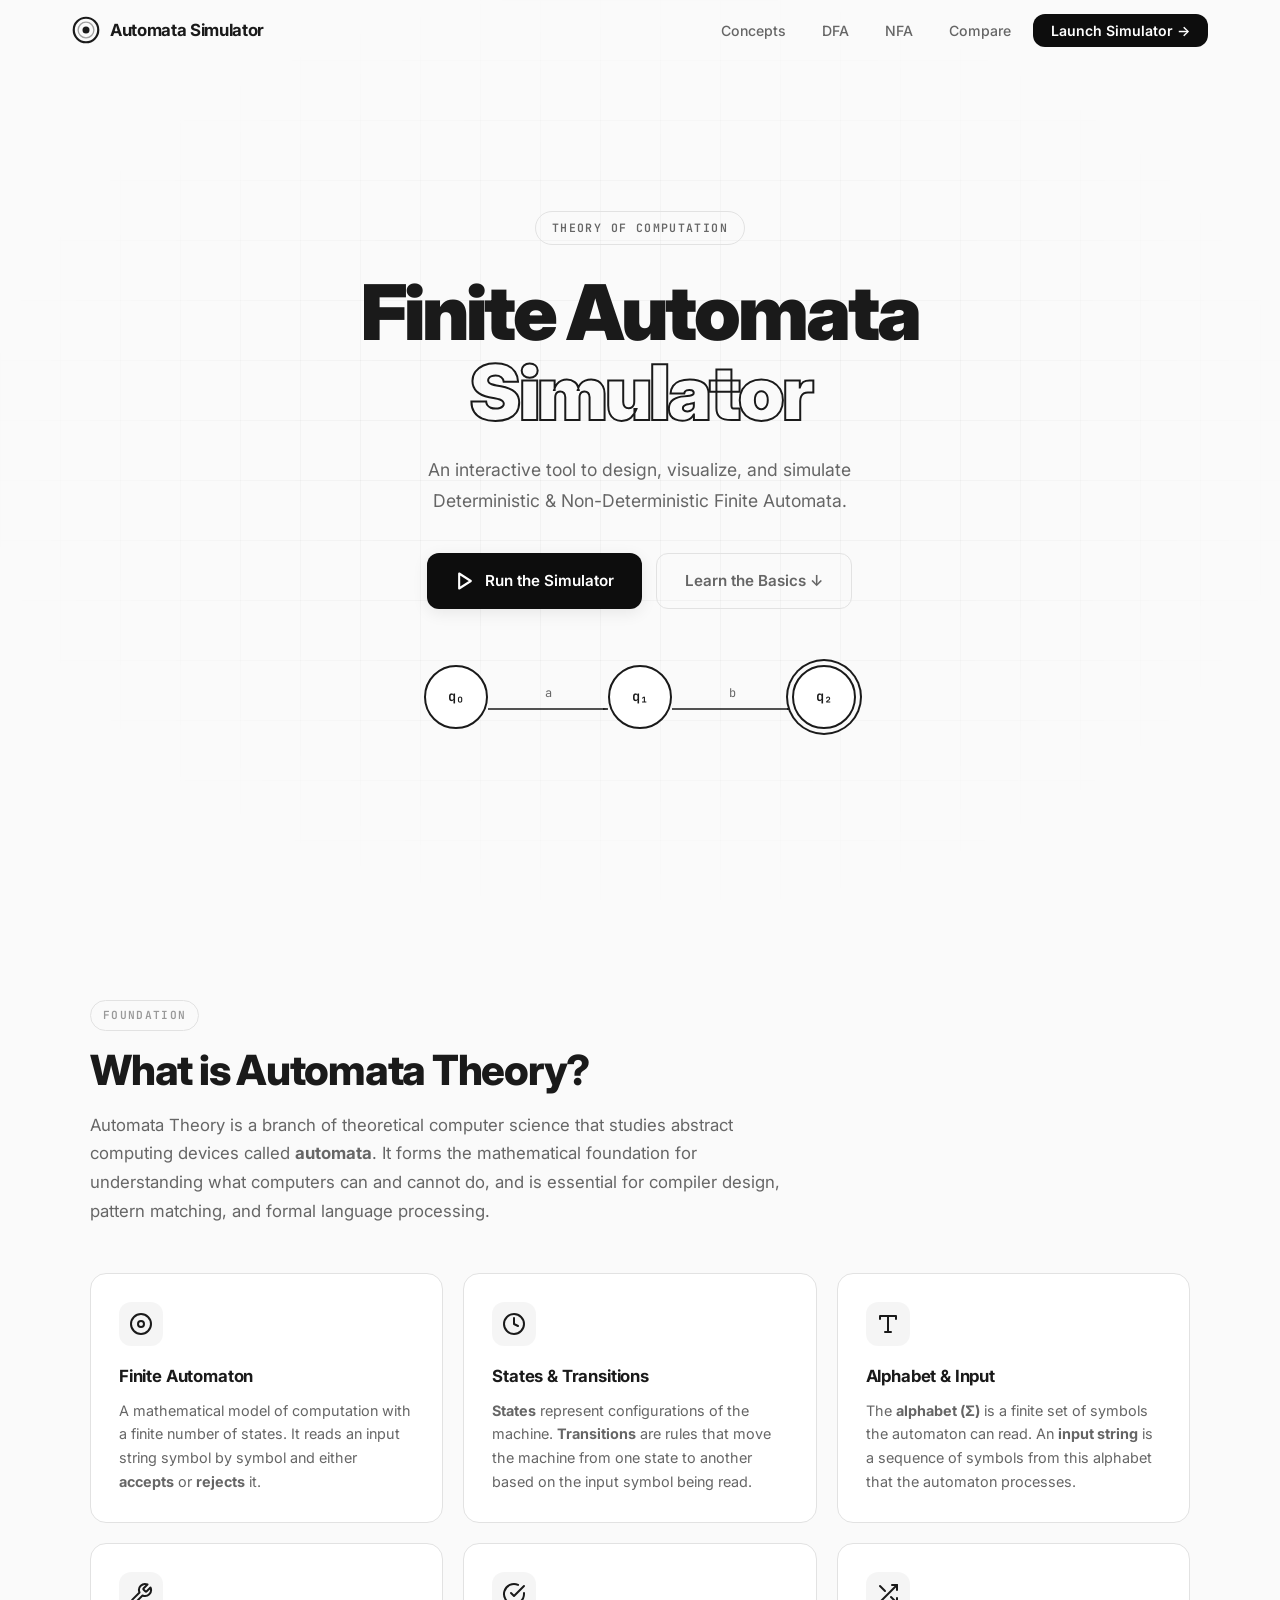
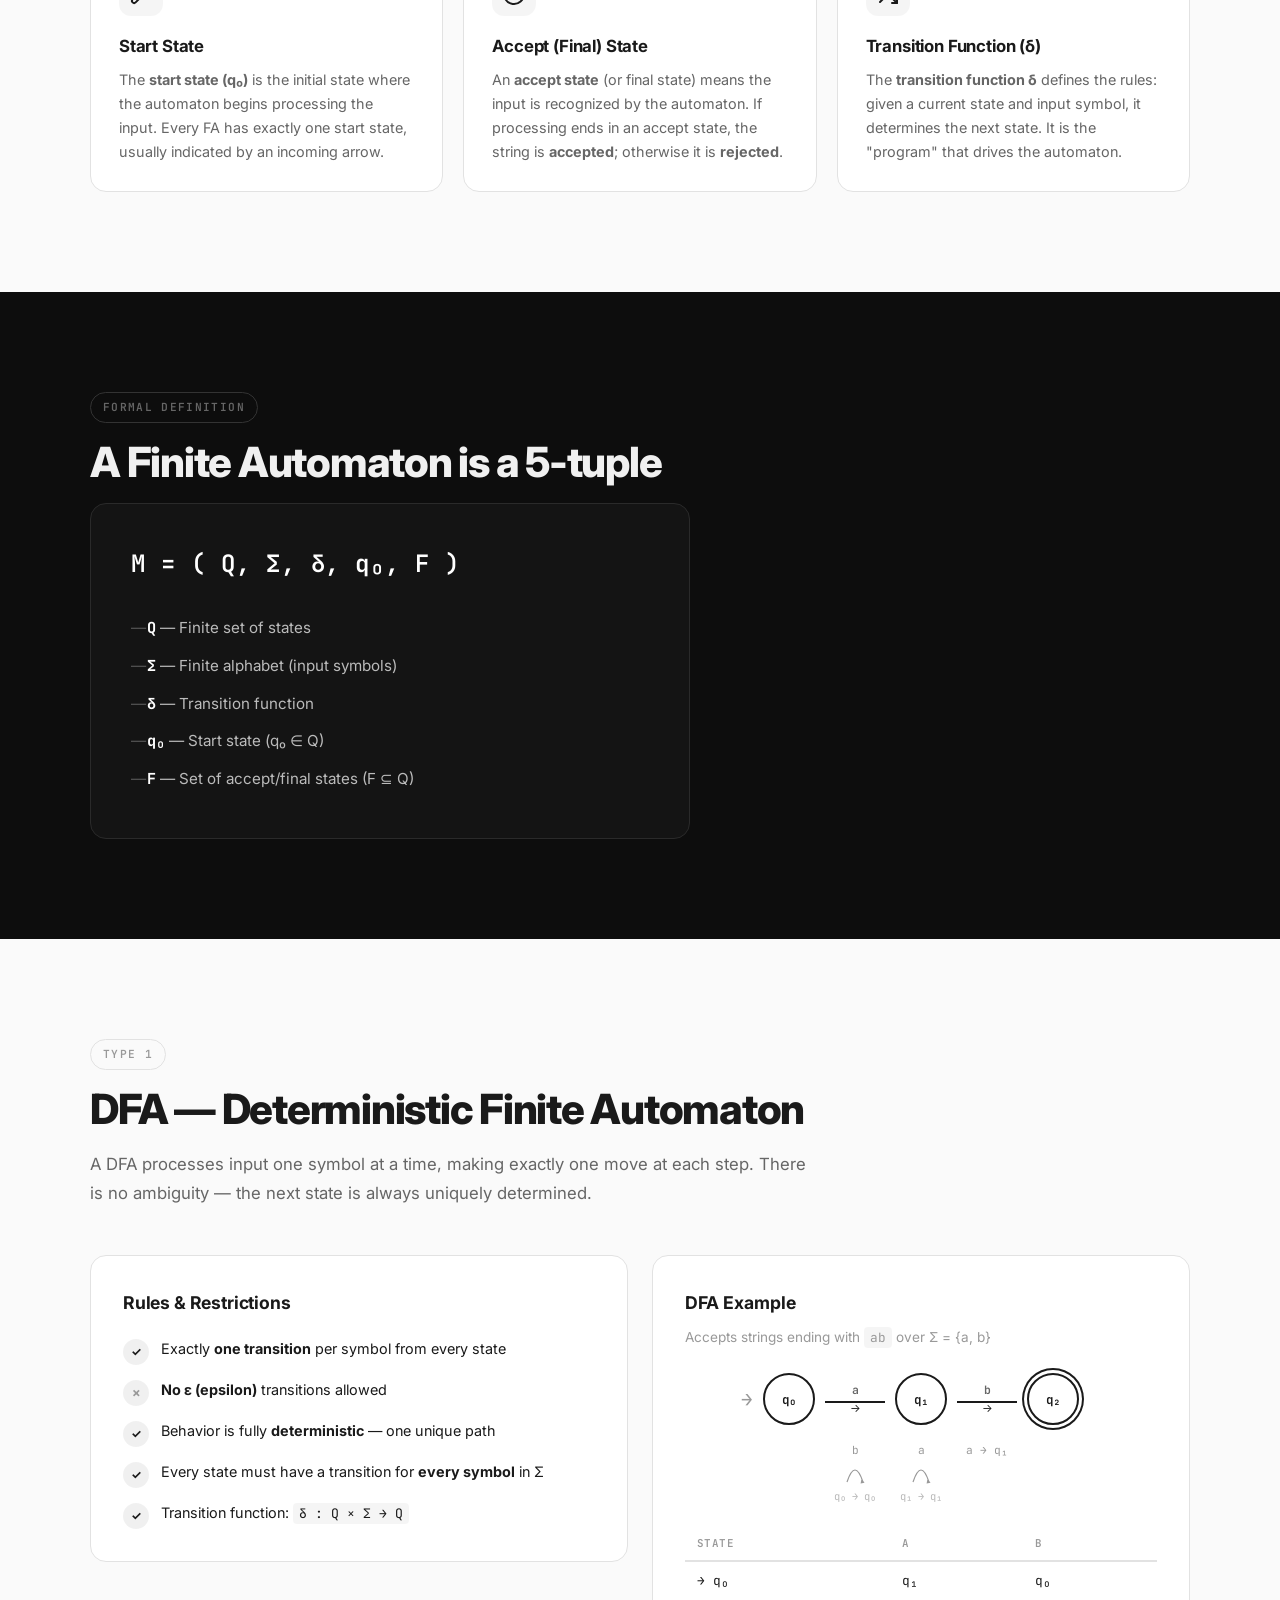
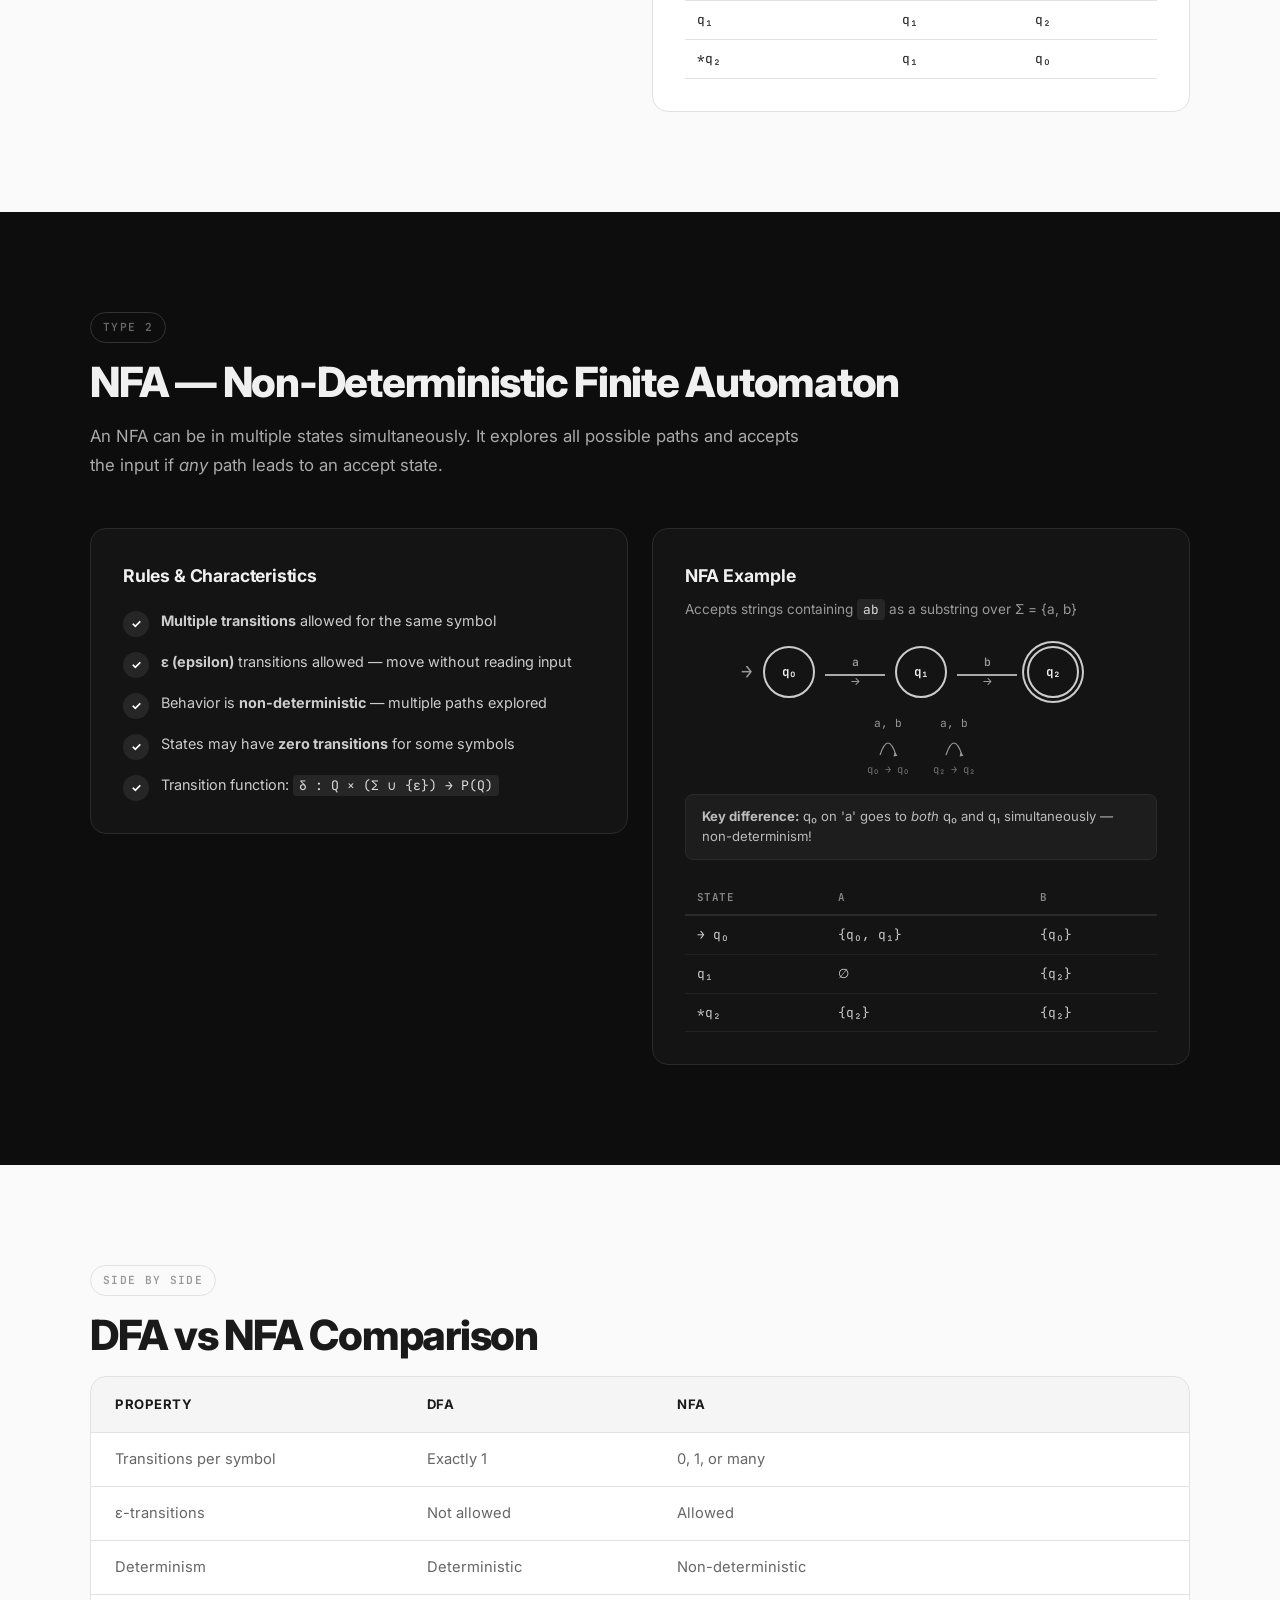
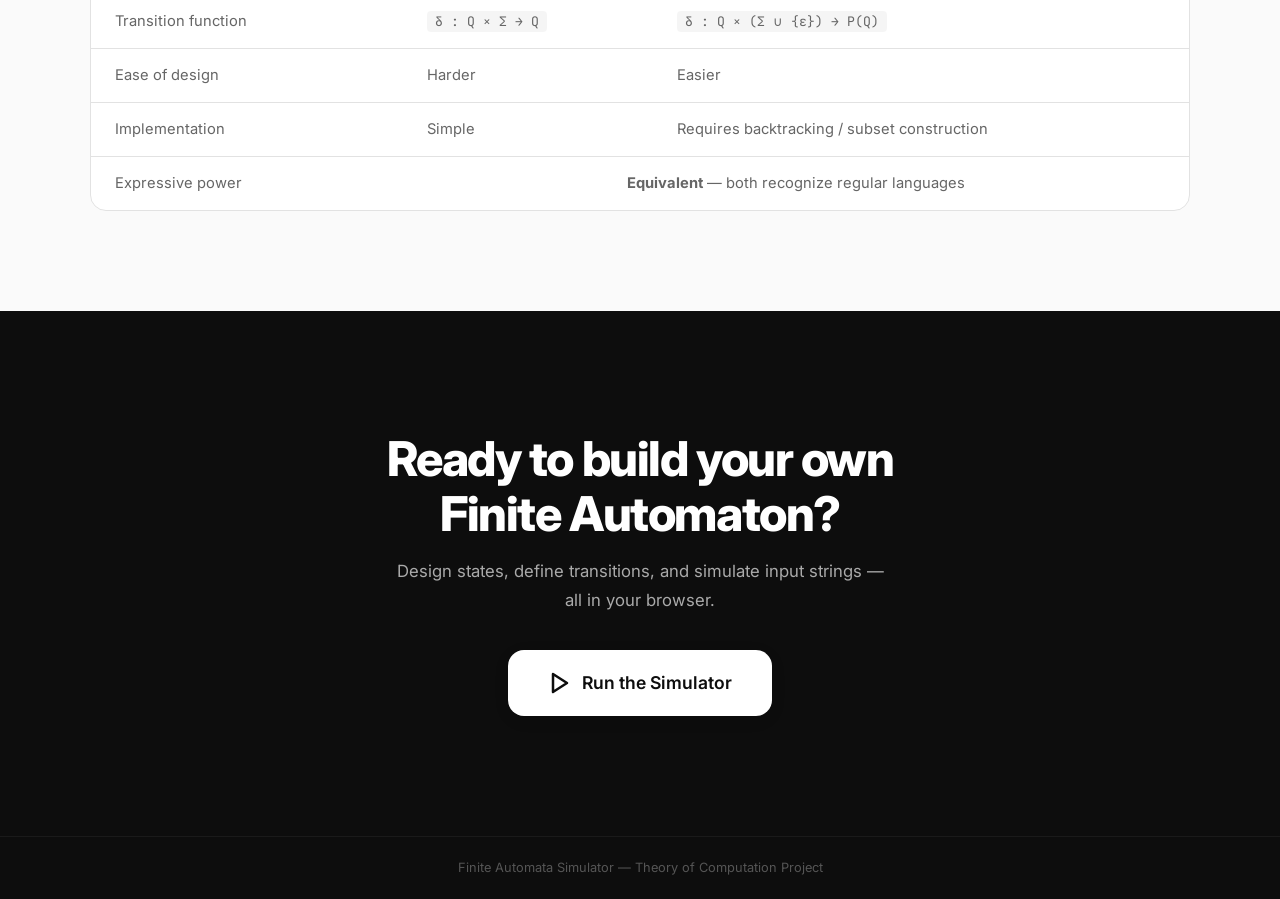
==== index.html @ 5211a1fc "first commit" ====
<!DOCTYPE html>
<html lang="en">
<head>
  <meta charset="UTF-8">
  <meta name="viewport" content="width=device-width, initial-scale=1.0">
  <title>Finite Automata Simulator — Learn &amp; Explore</title>
  <meta name="description" content="An interactive educational guide to Finite Automata Theory. Learn about DFA, NFA, states, transitions, and run the simulator.">

  <link rel="preconnect" href="https://fonts.googleapis.com">
  <link rel="preconnect" href="https://fonts.gstatic.com" crossorigin>
  <link href="https://fonts.googleapis.com/css2?family=Inter:wght@400;500;600;700;800;900&family=JetBrains+Mono:wght@400;500;600&display=swap" rel="stylesheet">

  <link rel="stylesheet" href="landing.css">
</head>
<body>

  <!-- ========== NAVBAR ========== -->
  <nav class="navbar" id="navbar">
    <div class="nav-inner">
      <a href="#" class="nav-logo">
        <svg width="28" height="28" viewBox="0 0 32 32" fill="none">
          <circle cx="16" cy="16" r="14" stroke="currentColor" stroke-width="2.5"/>
          <circle cx="16" cy="16" r="9" stroke="currentColor" stroke-width="1.5" opacity="0.4"/>
          <circle cx="16" cy="16" r="4" fill="currentColor"/>
        </svg>
        <span>Automata Simulator</span>
      </a>
      <ul class="nav-links">
        <li><a href="#concepts">Concepts</a></li>
        <li><a href="#dfa">DFA</a></li>
        <li><a href="#nfa">NFA</a></li>
        <li><a href="#comparison">Compare</a></li>
        <li><a href="simulator.html" class="nav-cta">Launch Simulator →</a></li>
      </ul>
    </div>
  </nav>

  <!-- ========== HERO ========== -->
  <header class="hero" id="hero">
    <div class="hero-bg-grid"></div>
    <div class="hero-content">
      <span class="hero-badge">Theory of Computation</span>
      <h1>Finite Automata<br><span class="hero-accent">Simulator</span></h1>
      <p class="hero-subtitle">An interactive tool to design, visualize, and simulate<br>Deterministic &amp; Non-Deterministic Finite Automata.</p>
      <div class="hero-actions">
        <a href="simulator.html" class="btn btn-primary btn-lg">
          <svg width="20" height="20" viewBox="0 0 24 24" fill="none" stroke="currentColor" stroke-width="2.5" stroke-linecap="round" stroke-linejoin="round"><polygon points="5 3 19 12 5 21 5 3"/></svg>
          Run the Simulator
        </a>
        <a href="#concepts" class="btn btn-ghost btn-lg">Learn the Basics ↓</a>
      </div>
    </div>
    <div class="hero-illustration">
      <div class="hero-node n1">q₀</div>
      <div class="hero-edge e1">
        <span>a</span>
        <svg viewBox="0 0 120 2"><line x1="0" y1="1" x2="120" y2="1" stroke="currentColor" stroke-width="1.5"/><polygon points="115,0 120,1 115,2" fill="currentColor"/></svg>
      </div>
      <div class="hero-node n2">q₁</div>
      <div class="hero-edge e2">
        <span>b</span>
        <svg viewBox="0 0 120 2"><line x1="0" y1="1" x2="120" y2="1" stroke="currentColor" stroke-width="1.5"/><polygon points="115,0 120,1 115,2" fill="currentColor"/></svg>
      </div>
      <div class="hero-node n3 accept">q₂</div>
    </div>
  </header>

  <!-- ========== WHAT IS AUTOMATA THEORY ========== -->
  <section class="section" id="concepts">
    <div class="section-inner">
      <span class="section-label">Foundation</span>
      <h2 class="section-title">What is Automata Theory?</h2>
      <p class="section-desc">Automata Theory is a branch of theoretical computer science that studies abstract computing devices called <strong>automata</strong>. It forms the mathematical foundation for understanding what computers can and cannot do, and is essential for compiler design, pattern matching, and formal language processing.</p>

      <div class="info-grid">
        <!-- Card 1 -->
        <div class="info-card">
          <div class="info-icon">
            <svg width="24" height="24" viewBox="0 0 24 24" fill="none" stroke="currentColor" stroke-width="2" stroke-linecap="round" stroke-linejoin="round"><circle cx="12" cy="12" r="10"/><circle cx="12" cy="12" r="3"/></svg>
          </div>
          <h3>Finite Automaton</h3>
          <p>A mathematical model of computation with a finite number of states. It reads an input string symbol by symbol and either <strong>accepts</strong> or <strong>rejects</strong> it.</p>
        </div>
        <!-- Card 2 -->
        <div class="info-card">
          <div class="info-icon">
            <svg width="24" height="24" viewBox="0 0 24 24" fill="none" stroke="currentColor" stroke-width="2" stroke-linecap="round" stroke-linejoin="round"><circle cx="12" cy="12" r="10"/><polyline points="12 6 12 12 16 14"/></svg>
          </div>
          <h3>States &amp; Transitions</h3>
          <p><strong>States</strong> represent configurations of the machine. <strong>Transitions</strong> are rules that move the machine from one state to another based on the input symbol being read.</p>
        </div>
        <!-- Card 3 -->
        <div class="info-card">
          <div class="info-icon">
            <svg width="24" height="24" viewBox="0 0 24 24" fill="none" stroke="currentColor" stroke-width="2" stroke-linecap="round" stroke-linejoin="round"><polyline points="4 7 4 4 20 4 20 7"/><line x1="9" y1="20" x2="15" y2="20"/><line x1="12" y1="4" x2="12" y2="20"/></svg>
          </div>
          <h3>Alphabet &amp; Input</h3>
          <p>The <strong>alphabet (Σ)</strong> is a finite set of symbols the automaton can read. An <strong>input string</strong> is a sequence of symbols from this alphabet that the automaton processes.</p>
        </div>
        <!-- Card 4 -->
        <div class="info-card">
          <div class="info-icon">
            <svg width="24" height="24" viewBox="0 0 24 24" fill="none" stroke="currentColor" stroke-width="2" stroke-linecap="round" stroke-linejoin="round"><path d="M14.7 6.3a1 1 0 0 0 0 1.4l1.6 1.6a1 1 0 0 0 1.4 0l3.77-3.77a6 6 0 0 1-7.94 7.94l-6.91 6.91a2.12 2.12 0 0 1-3-3l6.91-6.91a6 6 0 0 1 7.94-7.94l-3.76 3.76z"/></svg>
          </div>
          <h3>Start State</h3>
          <p>The <strong>start state (q₀)</strong> is the initial state where the automaton begins processing the input. Every FA has exactly one start state, usually indicated by an incoming arrow.</p>
        </div>
        <!-- Card 5 -->
        <div class="info-card">
          <div class="info-icon">
            <svg width="24" height="24" viewBox="0 0 24 24" fill="none" stroke="currentColor" stroke-width="2" stroke-linecap="round" stroke-linejoin="round"><path d="M22 11.08V12a10 10 0 1 1-5.93-9.14"/><polyline points="22 4 12 14.01 9 11.01"/></svg>
          </div>
          <h3>Accept (Final) State</h3>
          <p>An <strong>accept state</strong> (or final state) means the input is recognized by the automaton. If processing ends in an accept state, the string is <strong>accepted</strong>; otherwise it is <strong>rejected</strong>.</p>
        </div>
        <!-- Card 6 -->
        <div class="info-card">
          <div class="info-icon">
            <svg width="24" height="24" viewBox="0 0 24 24" fill="none" stroke="currentColor" stroke-width="2" stroke-linecap="round" stroke-linejoin="round"><polyline points="16 3 21 3 21 8"/><line x1="4" y1="20" x2="21" y2="3"/><polyline points="21 16 21 21 16 21"/><line x1="15" y1="15" x2="21" y2="21"/><line x1="4" y1="4" x2="9" y2="9"/></svg>
          </div>
          <h3>Transition Function (δ)</h3>
          <p>The <strong>transition function δ</strong> defines the rules: given a current state and input symbol, it determines the next state. It is the "program" that drives the automaton.</p>
        </div>
      </div>
    </div>
  </section>

  <!-- ========== FORMAL DEFINITION ========== -->
  <section class="section section-dark">
    <div class="section-inner">
      <span class="section-label">Formal Definition</span>
      <h2 class="section-title">A Finite Automaton is a 5-tuple</h2>
      <div class="formal-block">
        <code>M = ( Q, Σ, δ, q₀, F )</code>
        <ul>
          <li><strong>Q</strong> — Finite set of states</li>
          <li><strong>Σ</strong> — Finite alphabet (input symbols)</li>
          <li><strong>δ</strong> — Transition function</li>
          <li><strong>q₀</strong> — Start state (q₀ ∈ Q)</li>
          <li><strong>F</strong> — Set of accept/final states (F ⊆ Q)</li>
        </ul>
      </div>
    </div>
  </section>

  <!-- ========== DFA SECTION ========== -->
  <section class="section" id="dfa">
    <div class="section-inner">
      <span class="section-label">Type 1</span>
      <h2 class="section-title">DFA — Deterministic Finite Automaton</h2>
      <p class="section-desc">A DFA processes input one symbol at a time, making exactly one move at each step. There is no ambiguity — the next state is always uniquely determined.</p>

      <div class="two-col">
        <div class="rules-card">
          <h3>Rules &amp; Restrictions</h3>
          <ul class="rules-list">
            <li>
              <span class="rule-icon rule-yes">✓</span>
              <span>Exactly <strong>one transition</strong> per symbol from every state</span>
            </li>
            <li>
              <span class="rule-icon rule-no">✗</span>
              <span><strong>No ε (epsilon)</strong> transitions allowed</span>
            </li>
            <li>
              <span class="rule-icon rule-yes">✓</span>
              <span>Behavior is fully <strong>deterministic</strong> — one unique path</span>
            </li>
            <li>
              <span class="rule-icon rule-yes">✓</span>
              <span>Every state must have a transition for <strong>every symbol</strong> in Σ</span>
            </li>
            <li>
              <span class="rule-icon rule-yes">✓</span>
              <span>Transition function: <code>δ : Q × Σ → Q</code></span>
            </li>
          </ul>
        </div>
        <div class="diagram-card">
          <h3>DFA Example</h3>
          <p class="diagram-caption">Accepts strings ending with <code>ab</code> over Σ = {a, b}</p>
          <div class="diagram-visual">
            <div class="dg-row">
              <div class="dg-state dg-start">
                <span class="dg-arrow-in">→</span>
                q₀
              </div>
              <div class="dg-trans">
                <span class="dg-label">a</span>
                <div class="dg-line"></div>
                <span class="dg-arrow">→</span>
              </div>
              <div class="dg-state">q₁</div>
              <div class="dg-trans">
                <span class="dg-label">b</span>
                <div class="dg-line"></div>
                <span class="dg-arrow">→</span>
              </div>
              <div class="dg-state dg-accept">q₂</div>
            </div>
            <div class="dg-self-loops">
              <div class="dg-self">
                <span>b</span>
                <svg viewBox="0 0 40 30"><path d="M10,25 Q20,-5 30,25" fill="none" stroke="currentColor" stroke-width="1.5"/><polygon points="28,22 32,26 27,27" fill="currentColor"/></svg>
                <span class="dg-self-target">q₀ → q₀</span>
              </div>
              <div class="dg-self">
                <span>a</span>
                <svg viewBox="0 0 40 30"><path d="M10,25 Q20,-5 30,25" fill="none" stroke="currentColor" stroke-width="1.5"/><polygon points="28,22 32,26 27,27" fill="currentColor"/></svg>
                <span class="dg-self-target">q₁ → q₁</span>
              </div>
              <div class="dg-self">
                <span>a → q₁</span>
              </div>
            </div>
            <div class="dg-table">
              <table>
                <thead>
                  <tr><th>State</th><th>a</th><th>b</th></tr>
                </thead>
                <tbody>
                  <tr><td>→ q₀</td><td>q₁</td><td>q₀</td></tr>
                  <tr><td>q₁</td><td>q₁</td><td>q₂</td></tr>
                  <tr><td>*q₂</td><td>q₁</td><td>q₀</td></tr>
                </tbody>
              </table>
            </div>
          </div>
        </div>
      </div>
    </div>
  </section>

  <!-- ========== NFA SECTION ========== -->
  <section class="section section-dark" id="nfa">
    <div class="section-inner">
      <span class="section-label">Type 2</span>
      <h2 class="section-title">NFA — Non-Deterministic Finite Automaton</h2>
      <p class="section-desc">An NFA can be in multiple states simultaneously. It explores all possible paths and accepts the input if <em>any</em> path leads to an accept state.</p>

      <div class="two-col">
        <div class="rules-card">
          <h3>Rules &amp; Characteristics</h3>
          <ul class="rules-list">
            <li>
              <span class="rule-icon rule-yes">✓</span>
              <span><strong>Multiple transitions</strong> allowed for the same symbol</span>
            </li>
            <li>
              <span class="rule-icon rule-yes">✓</span>
              <span><strong>ε (epsilon)</strong> transitions allowed — move without reading input</span>
            </li>
            <li>
              <span class="rule-icon rule-yes">✓</span>
              <span>Behavior is <strong>non-deterministic</strong> — multiple paths explored</span>
            </li>
            <li>
              <span class="rule-icon rule-yes">✓</span>
              <span>States may have <strong>zero transitions</strong> for some symbols</span>
            </li>
            <li>
              <span class="rule-icon rule-yes">✓</span>
              <span>Transition function: <code>δ : Q × (Σ ∪ {ε}) → P(Q)</code></span>
            </li>
          </ul>
        </div>
        <div class="diagram-card">
          <h3>NFA Example</h3>
          <p class="diagram-caption">Accepts strings containing <code>ab</code> as a substring over Σ = {a, b}</p>
          <div class="diagram-visual">
            <div class="dg-row">
              <div class="dg-state dg-start">
                <span class="dg-arrow-in">→</span>
                q₀
              </div>
              <div class="dg-trans">
                <span class="dg-label">a</span>
                <div class="dg-line"></div>
                <span class="dg-arrow">→</span>
              </div>
              <div class="dg-state">q₁</div>
              <div class="dg-trans">
                <span class="dg-label">b</span>
                <div class="dg-line"></div>
                <span class="dg-arrow">→</span>
              </div>
              <div class="dg-state dg-accept">q₂</div>
            </div>
            <div class="dg-self-loops">
              <div class="dg-self">
                <span>a, b</span>
                <svg viewBox="0 0 40 30"><path d="M10,25 Q20,-5 30,25" fill="none" stroke="currentColor" stroke-width="1.5"/><polygon points="28,22 32,26 27,27" fill="currentColor"/></svg>
                <span class="dg-self-target">q₀ → q₀</span>
              </div>
              <div class="dg-self">
                <span>a, b</span>
                <svg viewBox="0 0 40 30"><path d="M10,25 Q20,-5 30,25" fill="none" stroke="currentColor" stroke-width="1.5"/><polygon points="28,22 32,26 27,27" fill="currentColor"/></svg>
                <span class="dg-self-target">q₂ → q₂</span>
              </div>
            </div>
            <div class="dg-nfa-note">
              <strong>Key difference:</strong> q₀ on 'a' goes to <em>both</em> q₀ and q₁ simultaneously — non-determinism!
            </div>
            <div class="dg-table">
              <table>
                <thead>
                  <tr><th>State</th><th>a</th><th>b</th></tr>
                </thead>
                <tbody>
                  <tr><td>→ q₀</td><td>{q₀, q₁}</td><td>{q₀}</td></tr>
                  <tr><td>q₁</td><td>∅</td><td>{q₂}</td></tr>
                  <tr><td>*q₂</td><td>{q₂}</td><td>{q₂}</td></tr>
                </tbody>
              </table>
            </div>
          </div>
        </div>
      </div>
    </div>
  </section>

  <!-- ========== COMPARISON ========== -->
  <section class="section" id="comparison">
    <div class="section-inner">
      <span class="section-label">Side by Side</span>
      <h2 class="section-title">DFA vs NFA Comparison</h2>

      <div class="comparison-table-wrap">
        <table class="comparison-table">
          <thead>
            <tr>
              <th>Property</th>
              <th>DFA</th>
              <th>NFA</th>
            </tr>
          </thead>
          <tbody>
            <tr>
              <td>Transitions per symbol</td>
              <td>Exactly 1</td>
              <td>0, 1, or many</td>
            </tr>
            <tr>
              <td>ε-transitions</td>
              <td>Not allowed</td>
              <td>Allowed</td>
            </tr>
            <tr>
              <td>Determinism</td>
              <td>Deterministic</td>
              <td>Non-deterministic</td>
            </tr>
            <tr>
              <td>Transition function</td>
              <td><code>δ : Q × Σ → Q</code></td>
              <td><code>δ : Q × (Σ ∪ {ε}) → P(Q)</code></td>
            </tr>
            <tr>
              <td>Ease of design</td>
              <td>Harder</td>
              <td>Easier</td>
            </tr>
            <tr>
              <td>Implementation</td>
              <td>Simple</td>
              <td>Requires backtracking / subset construction</td>
            </tr>
            <tr>
              <td>Expressive power</td>
              <td colspan="2" style="text-align:center;"><strong>Equivalent</strong> — both recognize regular languages</td>
            </tr>
          </tbody>
        </table>
      </div>
    </div>
  </section>

  <!-- ========== CTA ========== -->
  <section class="section section-cta" id="cta">
    <div class="section-inner cta-content">
      <h2>Ready to build your own<br>Finite Automaton?</h2>
      <p>Design states, define transitions, and simulate input strings — all in your browser.</p>
      <a href="simulator.html" class="btn btn-primary btn-xl" id="launchSimulatorBtn">
        <svg width="24" height="24" viewBox="0 0 24 24" fill="none" stroke="currentColor" stroke-width="2.5" stroke-linecap="round" stroke-linejoin="round"><polygon points="5 3 19 12 5 21 5 3"/></svg>
        Run the Simulator
      </a>
    </div>
  </section>

  <!-- ========== FOOTER ========== -->
  <footer class="footer">
    <p>Finite Automata Simulator — Theory of Computation Project</p>
  </footer>

  <!-- ========== Scroll Animations ========== -->
  <script>
    // Navbar background on scroll
    const navbar = document.getElementById('navbar');
    window.addEventListener('scroll', () => {
      navbar.classList.toggle('scrolled', window.scrollY > 50);
    });

    // Smooth scroll for anchor links
    document.querySelectorAll('a[href^="#"]').forEach(anchor => {
      anchor.addEventListener('click', function(e) {
        e.preventDefault();
        const target = document.querySelector(this.getAttribute('href'));
        if (target) {
          target.scrollIntoView({ behavior: 'smooth', block: 'start' });
        }
      });
    });

    // Intersection Observer — reveal sections on scroll
    const observerOptions = { threshold: 0.1, rootMargin: '0px 0px -60px 0px' };
    const observer = new IntersectionObserver((entries) => {
      entries.forEach(entry => {
        if (entry.isIntersecting) {
          entry.target.classList.add('visible');
          observer.unobserve(entry.target);
        }
      });
    }, observerOptions);

    document.querySelectorAll('.info-card, .rules-card, .diagram-card, .formal-block, .comparison-table-wrap, .cta-content').forEach(el => {
      el.classList.add('reveal');
      observer.observe(el);
    });
  </script>

</body>
</html>
---- landing.css ----
/* ============================================
   LANDING PAGE — Monochrome Academic Theme
   ============================================ */

/* === Reset & Variables === */
*,
*::before,
*::after {
  margin: 0;
  padding: 0;
  box-sizing: border-box;
}

:root {
  --bg: #fafafa;
  --bg-dark: #0d0d0d;
  --bg-card: #ffffff;
  --bg-card-dark: #141414;
  --border: #e2e2e2;
  --border-dark: #2a2a2a;

  --text: #1a1a1a;
  --text-secondary: #666;
  --text-muted: #999;
  --text-inverse: #f0f0f0;

  --accent: #000000;
  --accent-soft: #333;
  --accent-bg: rgba(0,0,0,0.04);
  --accent-bg-hover: rgba(0,0,0,0.08);

  --radius-sm: 8px;
  --radius-md: 12px;
  --radius-lg: 16px;
  --radius-xl: 24px;

  --font: 'Inter', -apple-system, BlinkMacSystemFont, sans-serif;
  --font-mono: 'JetBrains Mono', 'Fira Code', monospace;

  --shadow-sm: 0 1px 3px rgba(0,0,0,0.06);
  --shadow-md: 0 4px 16px rgba(0,0,0,0.08);
  --shadow-lg: 0 8px 30px rgba(0,0,0,0.1);
  --shadow-xl: 0 16px 50px rgba(0,0,0,0.12);
}

html {
  scroll-behavior: smooth;
  scroll-padding-top: 80px;
}

body {
  font-family: var(--font);
  background: var(--bg);
  color: var(--text);
  line-height: 1.7;
  -webkit-font-smoothing: antialiased;
  -moz-osx-font-smoothing: grayscale;
}

/* === Navbar === */
.navbar {
  position: fixed;
  top: 0;
  left: 0;
  right: 0;
  z-index: 1000;
  padding: 16px 0;
  transition: all 0.35s ease;
}

.navbar.scrolled {
  background: rgba(255,255,255,0.85);
  backdrop-filter: blur(16px);
  -webkit-backdrop-filter: blur(16px);
  border-bottom: 1px solid var(--border);
  padding: 10px 0;
  box-shadow: var(--shadow-sm);
}

.nav-inner {
  max-width: 1200px;
  margin: 0 auto;
  padding: 0 32px;
  display: flex;
  align-items: center;
  justify-content: space-between;
}

.nav-logo {
  display: flex;
  align-items: center;
  gap: 10px;
  text-decoration: none;
  color: var(--text);
  font-weight: 700;
  font-size: 1.05rem;
  letter-spacing: -0.02em;
}

.nav-links {
  display: flex;
  align-items: center;
  gap: 8px;
  list-style: none;
}

.nav-links a {
  text-decoration: none;
  color: var(--text-secondary);
  font-size: 0.88rem;
  font-weight: 500;
  padding: 8px 14px;
  border-radius: var(--radius-sm);
  transition: all 0.2s;
}

.nav-links a:hover {
  color: var(--text);
  background: var(--accent-bg);
}

.nav-cta {
  background: var(--bg-dark) !important;
  color: white !important;
  font-weight: 600 !important;
  padding: 8px 18px !important;
  border-radius: var(--radius-md) !important;
}

.nav-cta:hover {
  background: var(--accent-soft) !important;
}

/* === Hero === */
.hero {
  position: relative;
  min-height: 100vh;
  display: flex;
  align-items: center;
  justify-content: center;
  flex-direction: column;
  text-align: center;
  padding: 120px 32px 80px;
  overflow: hidden;
}

.hero-bg-grid {
  position: absolute;
  inset: 0;
  background-image:
    linear-gradient(rgba(0,0,0,0.03) 1px, transparent 1px),
    linear-gradient(90deg, rgba(0,0,0,0.03) 1px, transparent 1px);
  background-size: 60px 60px;
  mask-image: radial-gradient(ellipse at center, black 30%, transparent 75%);
  -webkit-mask-image: radial-gradient(ellipse at center, black 30%, transparent 75%);
}

.hero-content {
  position: relative;
  z-index: 2;
}

.hero-badge {
  display: inline-block;
  font-family: var(--font-mono);
  font-size: 0.72rem;
  font-weight: 600;
  letter-spacing: 0.12em;
  text-transform: uppercase;
  padding: 6px 16px;
  border-radius: 100px;
  border: 1px solid var(--border);
  color: var(--text-secondary);
  margin-bottom: 28px;
}

.hero h1 {
  font-size: clamp(2.8rem, 6vw, 5rem);
  font-weight: 900;
  letter-spacing: -0.04em;
  line-height: 1.05;
  color: var(--text);
  margin-bottom: 20px;
}

.hero-accent {
  color: transparent;
  -webkit-text-stroke: 2px var(--text);
}

.hero-subtitle {
  font-size: 1.1rem;
  color: var(--text-secondary);
  margin-bottom: 36px;
  line-height: 1.8;
}

.hero-actions {
  display: flex;
  gap: 14px;
  justify-content: center;
  flex-wrap: wrap;
}

/* Hero illustration */
.hero-illustration {
  position: relative;
  z-index: 2;
  display: flex;
  align-items: center;
  gap: 0;
  margin-top: 56px;
  animation: hero-float 6s ease-in-out infinite;
}

@keyframes hero-float {
  0%, 100% { transform: translateY(0); }
  50% { transform: translateY(-8px); }
}

.hero-node {
  width: 64px;
  height: 64px;
  border-radius: 50%;
  border: 2px solid var(--text);
  display: flex;
  align-items: center;
  justify-content: center;
  font-family: var(--font-mono);
  font-size: 0.85rem;
  font-weight: 600;
  background: var(--bg-card);
  position: relative;
  z-index: 2;
}

.hero-node.accept {
  box-shadow: 0 0 0 4px var(--bg), 0 0 0 6px var(--text);
}

.hero-edge {
  display: flex;
  align-items: center;
  flex-direction: column;
  width: 120px;
  color: var(--text-secondary);
}

.hero-edge span {
  font-family: var(--font-mono);
  font-size: 0.75rem;
  margin-bottom: 4px;
}

.hero-edge svg {
  width: 120px;
  height: 4px;
  color: var(--text);
}

/* === Buttons === */
.btn {
  display: inline-flex;
  align-items: center;
  gap: 10px;
  font-family: var(--font);
  font-weight: 600;
  text-decoration: none;
  border: none;
  cursor: pointer;
  transition: all 0.3s cubic-bezier(0.4, 0, 0.2, 1);
  border-radius: var(--radius-md);
}

.btn-lg {
  font-size: 0.95rem;
  padding: 14px 28px;
}

.btn-xl {
  font-size: 1.1rem;
  padding: 18px 40px;
  border-radius: var(--radius-lg);
}

.btn-primary {
  background: var(--bg-dark);
  color: white;
  box-shadow: var(--shadow-md);
}

.btn-primary:hover {
  background: var(--accent-soft);
  box-shadow: var(--shadow-lg);
  transform: translateY(-2px);
}

.btn-ghost {
  background: transparent;
  color: var(--text-secondary);
  border: 1px solid var(--border);
}

.btn-ghost:hover {
  background: var(--accent-bg);
  color: var(--text);
  border-color: var(--text);
}

/* === Sections === */
.section {
  padding: 100px 32px;
}

.section-dark {
  background: var(--bg-dark);
  color: var(--text-inverse);
}

.section-dark .section-label {
  color: #666;
  border-color: #333;
}

.section-dark .section-desc {
  color: #aaa;
}

.section-inner {
  max-width: 1100px;
  margin: 0 auto;
}

.section-label {
  display: inline-block;
  font-family: var(--font-mono);
  font-size: 0.7rem;
  font-weight: 600;
  letter-spacing: 0.12em;
  text-transform: uppercase;
  padding: 5px 12px;
  border-radius: 100px;
  border: 1px solid var(--border);
  color: var(--text-muted);
  margin-bottom: 16px;
}

.section-title {
  font-size: clamp(1.8rem, 3.5vw, 2.6rem);
  font-weight: 800;
  letter-spacing: -0.03em;
  line-height: 1.15;
  margin-bottom: 16px;
}

.section-desc {
  font-size: 1.05rem;
  color: var(--text-secondary);
  max-width: 720px;
  margin-bottom: 48px;
}

/* === Info Cards Grid === */
.info-grid {
  display: grid;
  grid-template-columns: repeat(3, 1fr);
  gap: 20px;
}

.info-card {
  background: var(--bg-card);
  border: 1px solid var(--border);
  border-radius: var(--radius-lg);
  padding: 28px;
  transition: all 0.35s ease;
}

.info-card:hover {
  border-color: var(--text);
  box-shadow: var(--shadow-lg);
  transform: translateY(-4px);
}

.info-icon {
  width: 44px;
  height: 44px;
  border-radius: var(--radius-md);
  background: var(--accent-bg);
  display: flex;
  align-items: center;
  justify-content: center;
  margin-bottom: 16px;
}

.info-card h3 {
  font-size: 1.05rem;
  font-weight: 700;
  margin-bottom: 8px;
  letter-spacing: -0.01em;
}

.info-card p {
  font-size: 0.9rem;
  color: var(--text-secondary);
  line-height: 1.65;
}

/* === Formal Block === */
.formal-block {
  background: var(--bg-card-dark);
  border: 1px solid var(--border-dark);
  border-radius: var(--radius-lg);
  padding: 40px;
  max-width: 600px;
}

.formal-block code {
  display: block;
  font-family: var(--font-mono);
  font-size: 1.5rem;
  font-weight: 600;
  margin-bottom: 24px;
  letter-spacing: 0.04em;
  color: white;
}

.formal-block ul {
  list-style: none;
}

.formal-block li {
  font-size: 0.95rem;
  color: #bbb;
  padding: 6px 0;
  padding-left: 16px;
  position: relative;
}

.formal-block li::before {
  content: '—';
  position: absolute;
  left: 0;
  color: #555;
}

.formal-block li strong {
  color: white;
  font-family: var(--font-mono);
}

/* === Two Column Layout === */
.two-col {
  display: grid;
  grid-template-columns: 1fr 1fr;
  gap: 24px;
  align-items: start;
}

/* === Rules Card === */
.rules-card {
  background: var(--bg-card);
  border: 1px solid var(--border);
  border-radius: var(--radius-lg);
  padding: 32px;
}

.section-dark .rules-card {
  background: var(--bg-card-dark);
  border-color: var(--border-dark);
}

.rules-card h3 {
  font-size: 1.1rem;
  font-weight: 700;
  margin-bottom: 20px;
  letter-spacing: -0.01em;
}

.rules-list {
  list-style: none;
  display: flex;
  flex-direction: column;
  gap: 14px;
}

.rules-list li {
  display: flex;
  align-items: flex-start;
  gap: 12px;
  font-size: 0.9rem;
  line-height: 1.5;
}

.section-dark .rules-list li {
  color: #ccc;
}

.rule-icon {
  display: flex;
  align-items: center;
  justify-content: center;
  width: 26px;
  height: 26px;
  border-radius: 50%;
  font-size: 0.75rem;
  font-weight: 700;
  flex-shrink: 0;
  margin-top: 1px;
}

.rule-yes {
  background: rgba(0,0,0,0.06);
  color: var(--text);
}

.section-dark .rule-yes {
  background: rgba(255,255,255,0.08);
  color: white;
}

.rule-no {
  background: rgba(0,0,0,0.06);
  color: var(--text-muted);
}

.section-dark .rule-no {
  background: rgba(255,255,255,0.05);
  color: #888;
}

.rules-list code {
  font-family: var(--font-mono);
  font-size: 0.82rem;
  background: var(--accent-bg);
  padding: 2px 6px;
  border-radius: 4px;
}

.section-dark .rules-list code {
  background: rgba(255,255,255,0.08);
  color: #ddd;
}

/* === Diagram Card === */
.diagram-card {
  background: var(--bg-card);
  border: 1px solid var(--border);
  border-radius: var(--radius-lg);
  padding: 32px;
}

.section-dark .diagram-card {
  background: var(--bg-card-dark);
  border-color: var(--border-dark);
}

.diagram-card h3 {
  font-size: 1.1rem;
  font-weight: 700;
  margin-bottom: 8px;
}

.diagram-caption {
  font-size: 0.85rem;
  color: var(--text-muted);
  margin-bottom: 24px;
}

.diagram-caption code {
  font-family: var(--font-mono);
  font-size: 0.8rem;
  background: var(--accent-bg);
  padding: 2px 6px;
  border-radius: 4px;
}

.section-dark .diagram-caption code {
  background: rgba(255,255,255,0.08);
  color: #ddd;
}

.diagram-visual {
  display: flex;
  flex-direction: column;
  gap: 16px;
}

/* Diagram Row */
.dg-row {
  display: flex;
  align-items: center;
  gap: 0;
  justify-content: center;
}

.dg-state {
  width: 52px;
  height: 52px;
  border-radius: 50%;
  border: 2px solid var(--text);
  display: flex;
  align-items: center;
  justify-content: center;
  font-family: var(--font-mono);
  font-size: 0.78rem;
  font-weight: 600;
  background: var(--bg-card);
  position: relative;
  flex-shrink: 0;
}

.section-dark .dg-state {
  border-color: #ccc;
  background: var(--bg-card-dark);
  color: #eee;
}

.dg-state.dg-accept {
  box-shadow: 0 0 0 3px var(--bg-card), 0 0 0 5px var(--text);
}

.section-dark .dg-state.dg-accept {
  box-shadow: 0 0 0 3px var(--bg-card-dark), 0 0 0 5px #ccc;
}

.dg-start .dg-arrow-in {
  position: absolute;
  left: -24px;
  font-size: 1.2rem;
  color: var(--text-muted);
}

.dg-trans {
  display: flex;
  flex-direction: column;
  align-items: center;
  width: 80px;
  color: var(--text-secondary);
}

.section-dark .dg-trans {
  color: #999;
}

.dg-label {
  font-family: var(--font-mono);
  font-size: 0.72rem;
  font-weight: 600;
  margin-bottom: 2px;
}

.dg-line {
  width: 60px;
  height: 2px;
  background: var(--text);
}

.section-dark .dg-line {
  background: #aaa;
}

.dg-arrow {
  font-size: 0.7rem;
  margin-top: -4px;
  color: var(--text);
}

.section-dark .dg-arrow {
  color: #aaa;
}

.dg-self-loops {
  display: flex;
  gap: 24px;
  justify-content: center;
  flex-wrap: wrap;
}

.dg-self {
  display: flex;
  flex-direction: column;
  align-items: center;
  gap: 2px;
  font-family: var(--font-mono);
  font-size: 0.7rem;
  color: var(--text-muted);
}

.dg-self svg {
  width: 36px;
  height: 24px;
}

.dg-self-target {
  font-size: 0.65rem;
  opacity: 0.7;
}

.dg-nfa-note {
  font-size: 0.82rem;
  color: #bbb;
  background: rgba(255,255,255,0.04);
  border: 1px solid var(--border-dark);
  border-radius: var(--radius-sm);
  padding: 12px 16px;
  line-height: 1.5;
}

/* Diagram Table */
.dg-table {
  margin-top: 4px;
}

.dg-table table {
  width: 100%;
  border-collapse: collapse;
  font-family: var(--font-mono);
  font-size: 0.8rem;
}

.dg-table th {
  padding: 8px 12px;
  text-align: left;
  font-weight: 600;
  letter-spacing: 0.04em;
  text-transform: uppercase;
  font-size: 0.68rem;
  border-bottom: 2px solid var(--border);
  color: var(--text-muted);
}

.section-dark .dg-table th {
  border-bottom-color: var(--border-dark);
  color: #888;
}

.dg-table td {
  padding: 8px 12px;
  border-bottom: 1px solid var(--border);
}

.section-dark .dg-table td {
  border-bottom-color: rgba(255,255,255,0.06);
  color: #ccc;
}

/* === Comparison Table === */
.comparison-table-wrap {
  overflow-x: auto;
}

.comparison-table {
  width: 100%;
  border-collapse: separate;
  border-spacing: 0;
  border-radius: var(--radius-lg);
  overflow: hidden;
  border: 1px solid var(--border);
  background: var(--bg-card);
  font-size: 0.92rem;
}

.comparison-table th {
  padding: 16px 24px;
  text-align: left;
  font-weight: 700;
  font-size: 0.82rem;
  letter-spacing: 0.04em;
  text-transform: uppercase;
  background: var(--accent-bg);
  border-bottom: 1px solid var(--border);
}

.comparison-table td {
  padding: 14px 24px;
  border-bottom: 1px solid var(--border);
  color: var(--text-secondary);
}

.comparison-table tr:last-child td {
  border-bottom: none;
}

.comparison-table tr:hover td {
  background: var(--accent-bg);
}

.comparison-table code {
  font-family: var(--font-mono);
  font-size: 0.82rem;
  background: var(--accent-bg);
  padding: 2px 8px;
  border-radius: 4px;
}

/* === CTA Section === */
.section-cta {
  background: var(--bg-dark);
  color: white;
  text-align: center;
  padding: 120px 32px;
}

.cta-content h2 {
  font-size: clamp(2rem, 4vw, 3rem);
  font-weight: 800;
  letter-spacing: -0.03em;
  line-height: 1.15;
  margin-bottom: 16px;
}

.cta-content p {
  font-size: 1.05rem;
  color: #aaa;
  margin-bottom: 36px;
  max-width: 500px;
  margin-left: auto;
  margin-right: auto;
}

.section-cta .btn-primary {
  background: white;
  color: var(--bg-dark);
  font-size: 1.1rem;
  padding: 18px 40px;
}

.section-cta .btn-primary:hover {
  background: #eee;
  transform: translateY(-3px);
  box-shadow: 0 12px 40px rgba(0,0,0,0.4);
}

/* === Footer === */
.footer {
  background: var(--bg-dark);
  color: #555;
  text-align: center;
  padding: 20px 32px;
  font-size: 0.8rem;
  border-top: 1px solid #1a1a1a;
}

/* === Scroll Reveal Animations === */
.reveal {
  opacity: 0;
  transform: translateY(30px);
  transition: all 0.7s cubic-bezier(0.4, 0, 0.2, 1);
}

.reveal.visible {
  opacity: 1;
  transform: translateY(0);
}

/* Stagger children in grid */
.info-grid .reveal:nth-child(2) { transition-delay: 0.1s; }
.info-grid .reveal:nth-child(3) { transition-delay: 0.2s; }
.info-grid .reveal:nth-child(4) { transition-delay: 0.3s; }
.info-grid .reveal:nth-child(5) { transition-delay: 0.4s; }
.info-grid .reveal:nth-child(6) { transition-delay: 0.5s; }

/* === Responsive === */
@media (max-width: 900px) {
  .info-grid {
    grid-template-columns: 1fr 1fr;
  }

  .two-col {
    grid-template-columns: 1fr;
  }

  .nav-links {
    display: none;
  }
}

@media (max-width: 600px) {
  .info-grid {
    grid-template-columns: 1fr;
  }

  .hero-illustration {
    transform: scale(0.8);
  }

  .section {
    padding: 60px 20px;
  }
}
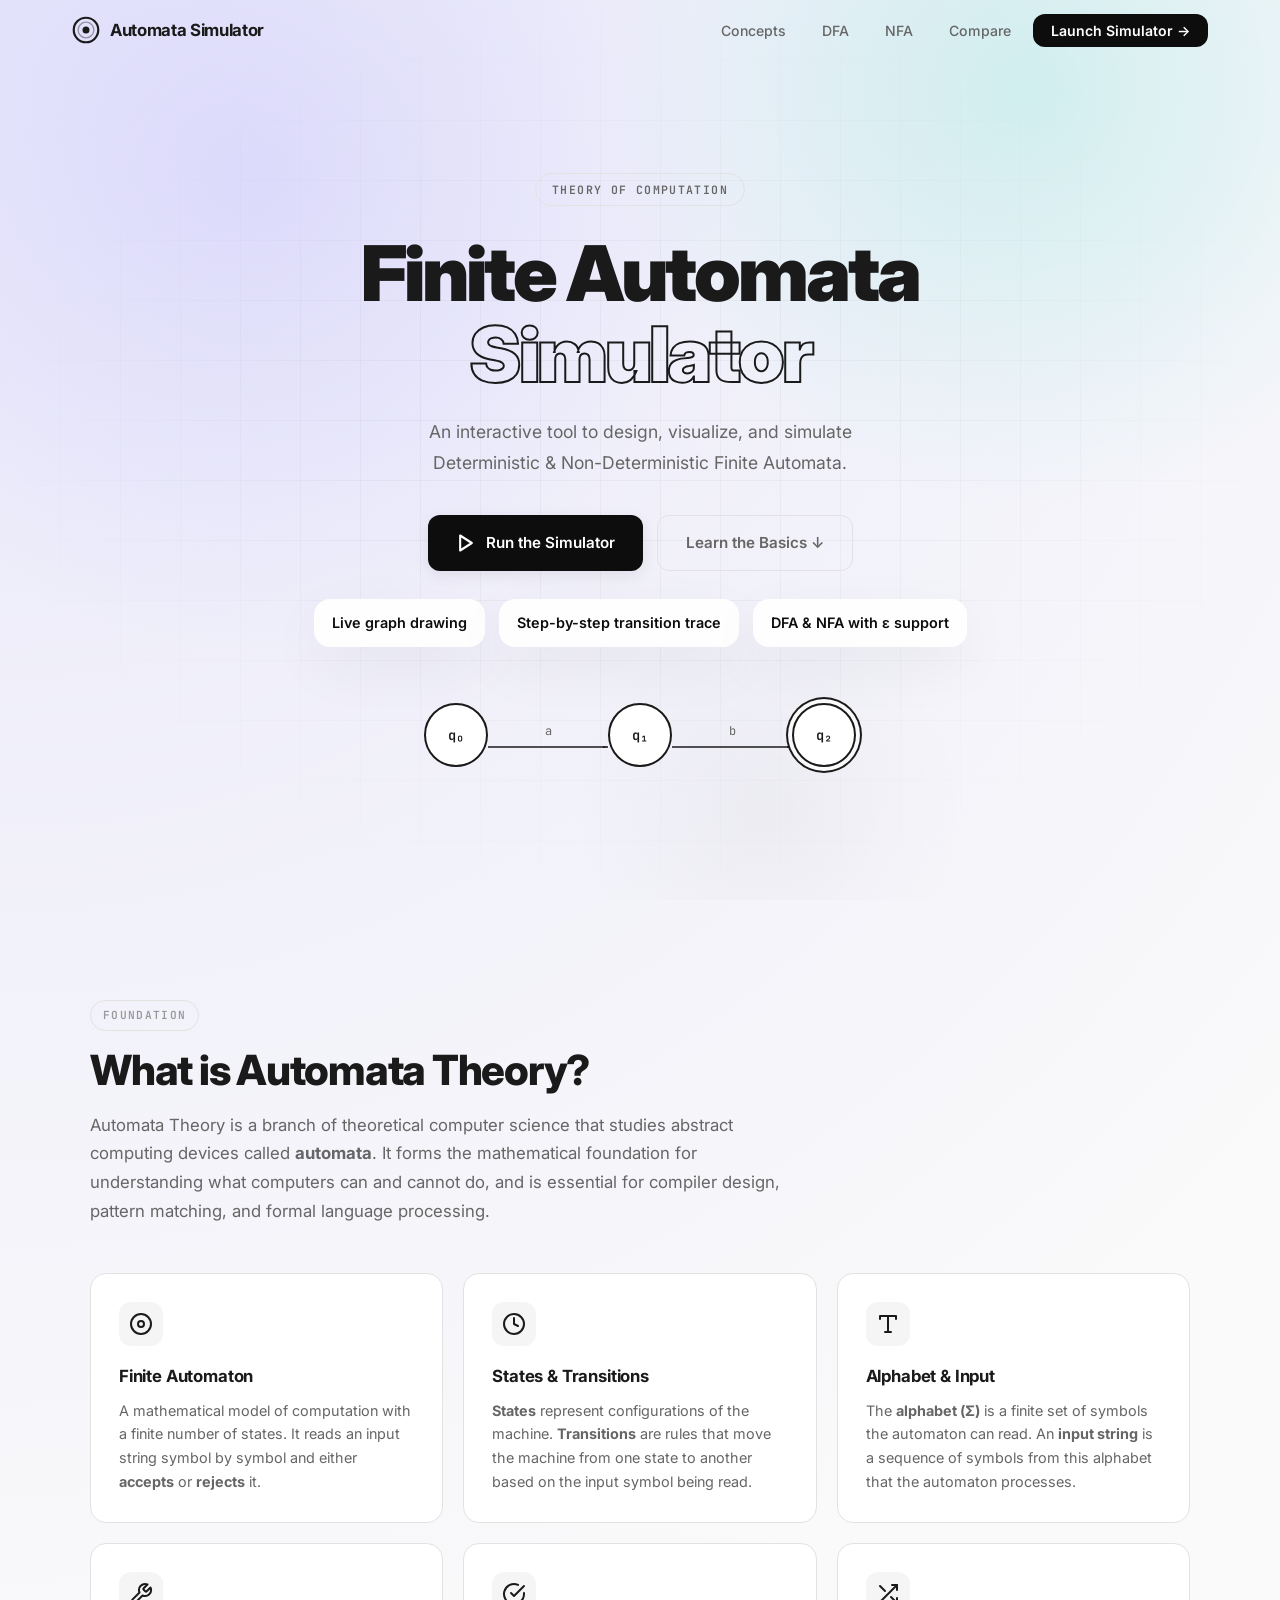
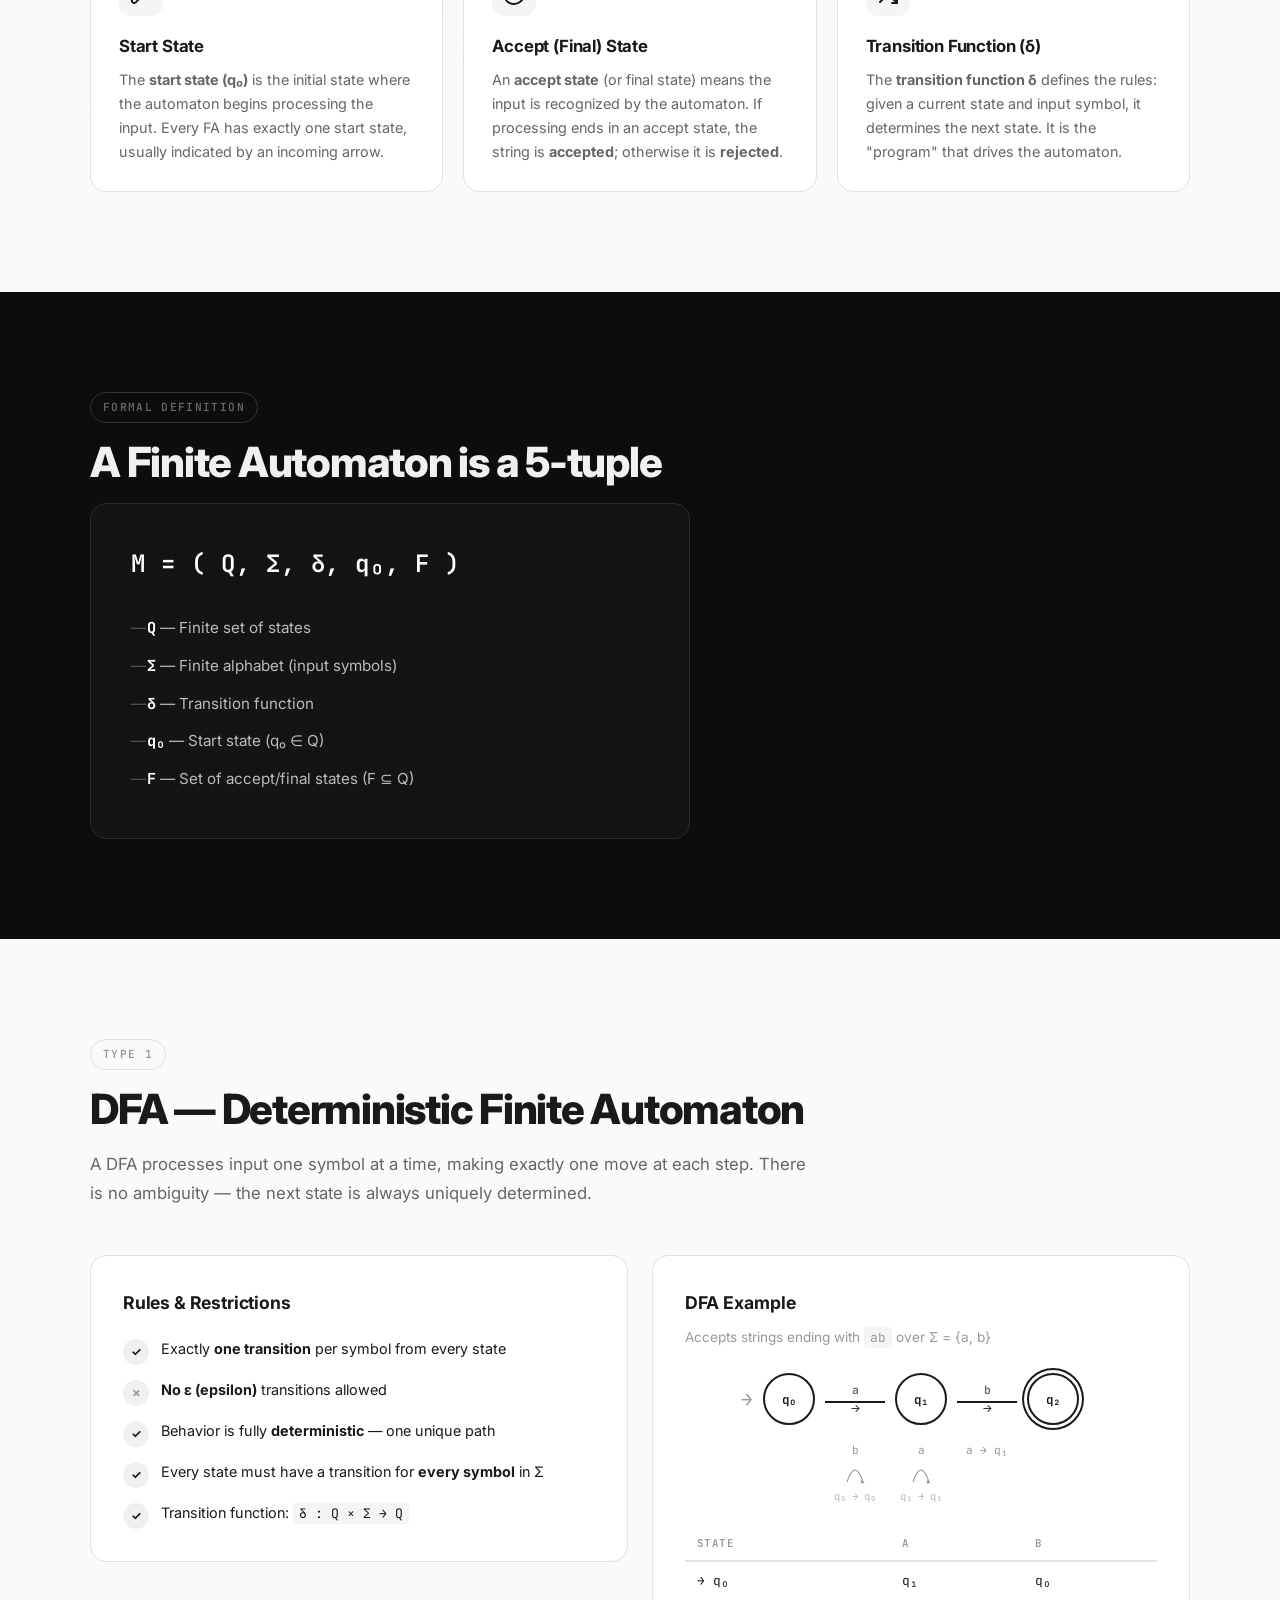
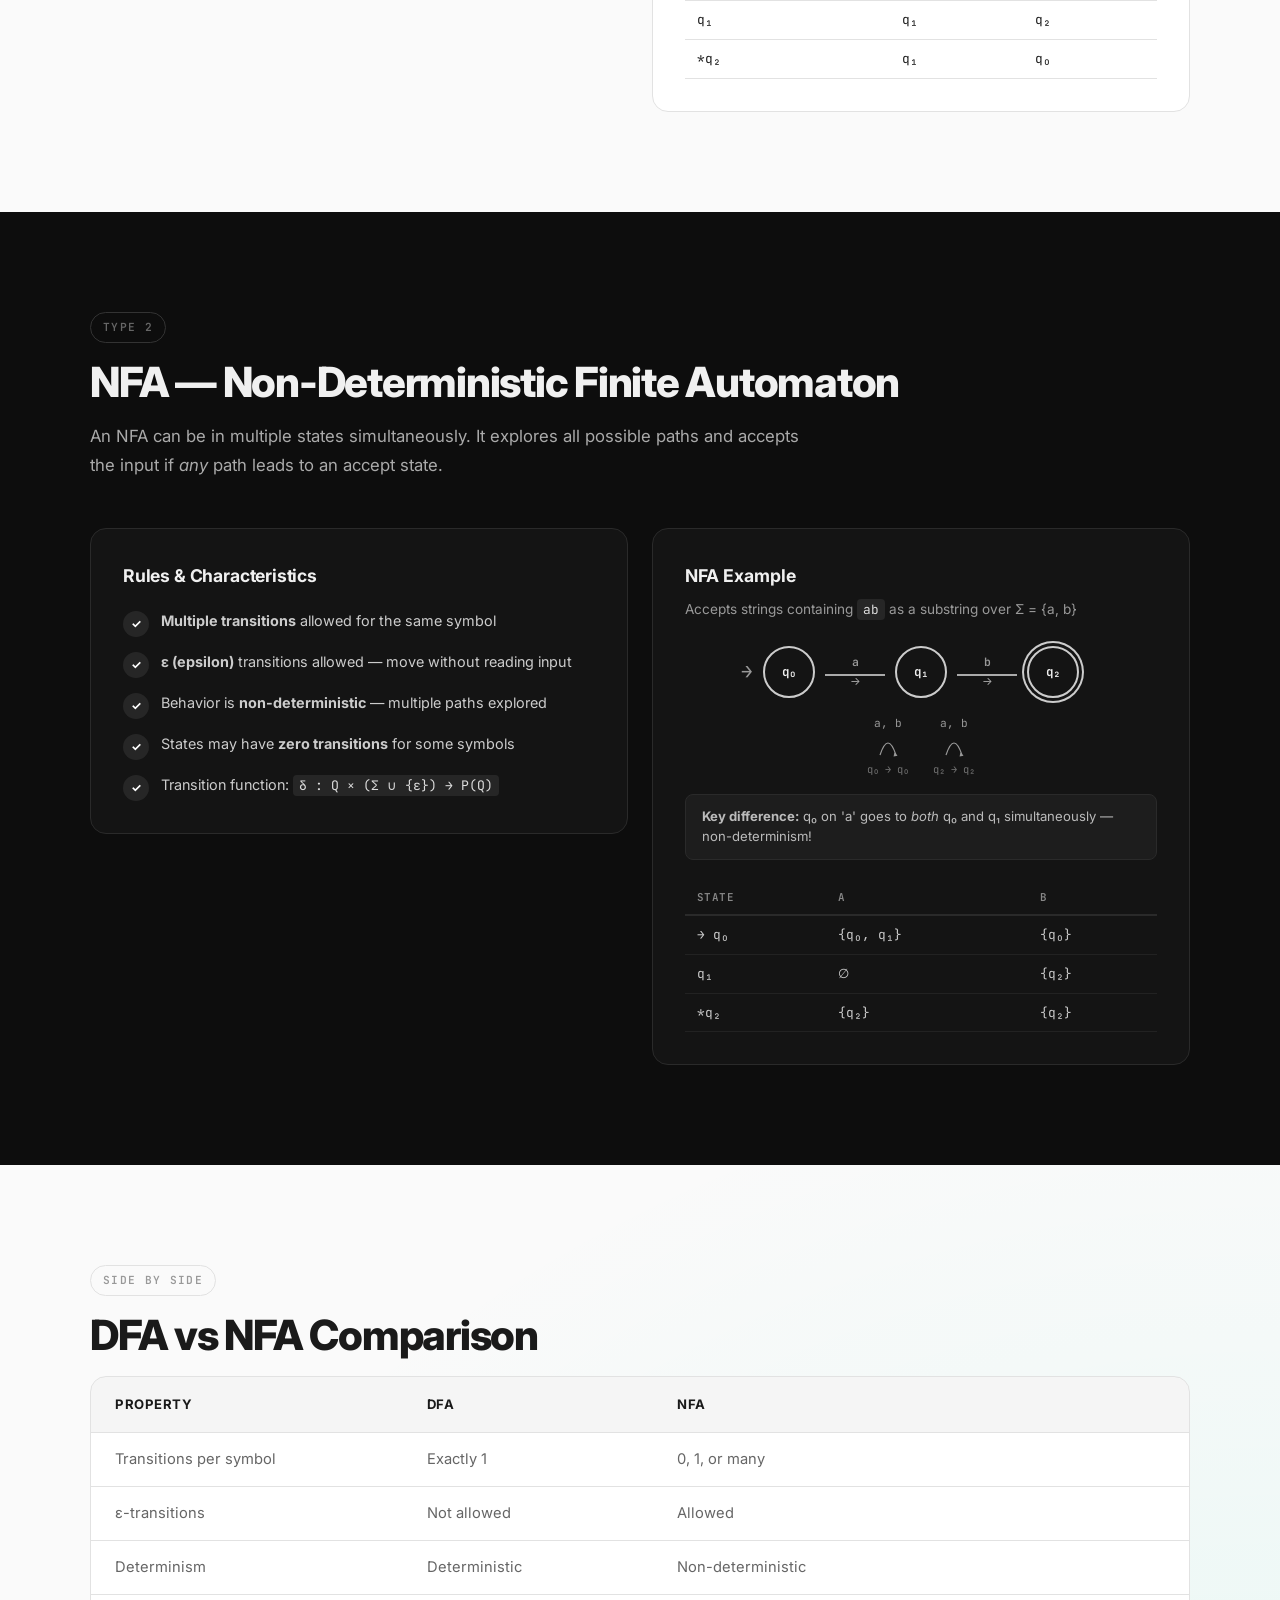
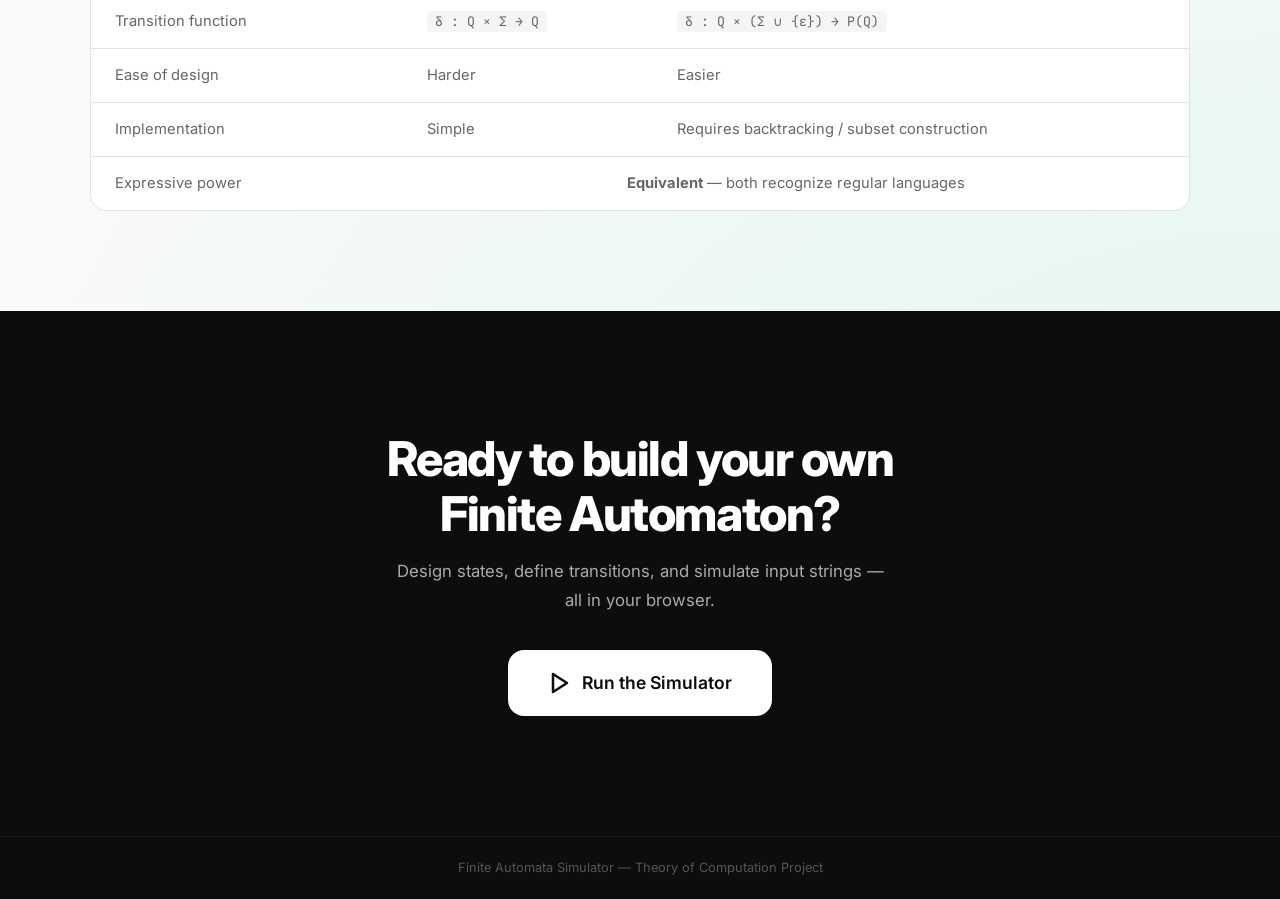
==== commit 54025531: "updated the simulator, more refined and added features" ====
--- a/index.html
+++ b/index.html
@@ -49,6 +49,11 @@
         </a>
         <a href="#concepts" class="btn btn-ghost btn-lg">Learn the Basics ↓</a>
       </div>
+      <div class="hero-features">
+        <div class="hero-feature">Live graph drawing</div>
+        <div class="hero-feature">Step-by-step transition trace</div>
+        <div class="hero-feature">DFA & NFA with ε support</div>
+      </div>
     </div>
     <div class="hero-illustration">
       <div class="hero-node n1">q₀</div>
--- a/landing.css
+++ b/landing.css
@@ -50,11 +50,37 @@
 
 body {
   font-family: var(--font);
-  background: var(--bg);
+  background: radial-gradient(circle at top left, rgba(108, 99, 255, 0.12), transparent 30%),
+              radial-gradient(circle at bottom right, rgba(0, 212, 170, 0.12), transparent 25%),
+              var(--bg);
   color: var(--text);
   line-height: 1.7;
   -webkit-font-smoothing: antialiased;
   -moz-osx-font-smoothing: grayscale;
+}
+
+.hero {
+  background-image: radial-gradient(circle at 20% 20%, rgba(108, 99, 255, 0.12), transparent 38%),
+                    radial-gradient(circle at 80% 10%, rgba(0, 212, 170, 0.14), transparent 32%),
+                    radial-gradient(circle at 60% 90%, rgba(0, 0, 0, 0.03), transparent 18%);
+}
+
+.hero-features {
+  display: flex;
+  justify-content: center;
+  gap: 14px;
+  flex-wrap: wrap;
+  margin-top: 28px;
+}
+
+.hero-feature {
+  background: rgba(255, 255, 255, 0.95);
+  color: var(--bg-dark);
+  border-radius: var(--radius-lg);
+  padding: 12px 18px;
+  font-size: 0.9rem;
+  font-weight: 600;
+  box-shadow: 0 20px 60px rgba(0, 0, 0, 0.05);
 }
 
 /* === Navbar === */
